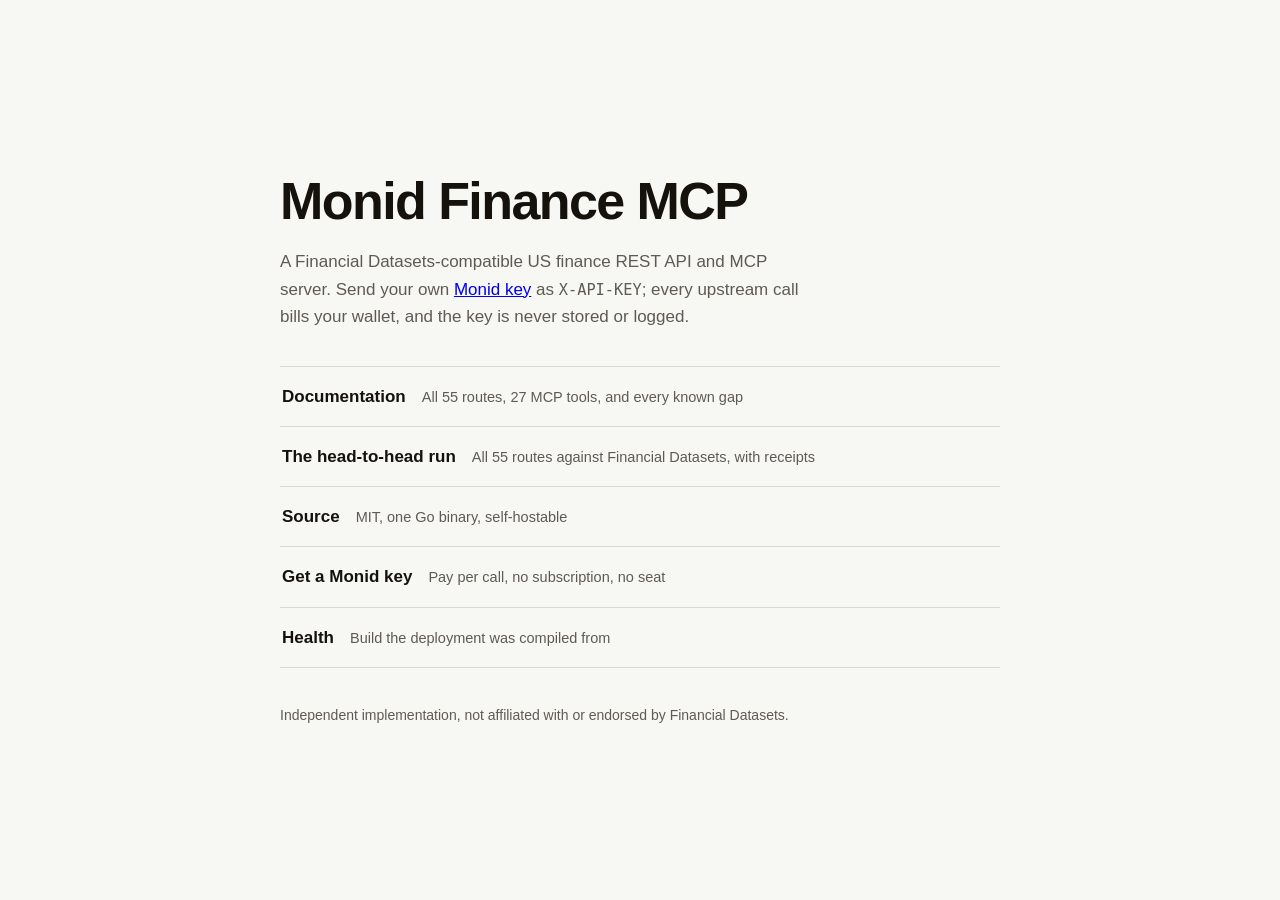
==== website/index.html @ 48093599 "Point the documentation links at docs.financialdatasets.rip The Mintlify site now answers at the pro" ====
<!doctype html>
<html lang="en">
<head>
<meta charset="utf-8">
<meta name="viewport" content="width=device-width, initial-scale=1">
<title>Monid Finance MCP</title>
<meta name="description" content="A Financial Datasets-compatible US finance REST API and MCP server, backed by pay-per-call Monid providers.">
<style>
:root{--ink:#14120B;--paper:#F7F7F4;--line:#DCD8CE;--dim:#5F5B51;--accent:#9E4F3F;
  --sans:Inter,-apple-system,BlinkMacSystemFont,"Segoe UI",Helvetica,Arial,sans-serif;
  --mono:ui-monospace,SFMono-Regular,"SF Mono",Menlo,monospace}
@media(prefers-color-scheme:dark){:root{--ink:#F2EFE8;--paper:#12100A;--line:#353127;--dim:#A8A296;--accent:#DE8A72}}
*{box-sizing:border-box}
::selection{background:var(--ink);color:var(--paper)}
:root{color-scheme:light dark;accent-color:var(--accent)}
:focus-visible{outline:2px solid var(--accent);outline-offset:3px;border-radius:4px}
body{margin:0;min-height:100svh;display:grid;align-content:center;background:var(--paper);color:var(--ink);
  font-family:var(--sans);font-size:17px;line-height:1.6;-webkit-font-smoothing:antialiased}
main{width:min(720px,100% - 48px);margin-inline:auto;padding:64px 0}
h1{margin:0;font-size:clamp(32px,5vw,52px);line-height:1.05;letter-spacing:-.03em;font-weight:600}
p{margin:20px 0 0;color:var(--dim);max-width:56ch;text-wrap:pretty}
code{font-family:var(--mono);font-size:.9em}
ul{list-style:none;margin:36px 0 0;padding:0;border-top:1px solid var(--line)}
li{border-bottom:1px solid var(--line)}
a.row{display:flex;gap:16px;align-items:baseline;padding:16px 2px;color:inherit;text-decoration:none}
a.row:hover .t{text-decoration:underline;text-underline-offset:3px}
.t{font-weight:550}
.d{color:var(--dim);font-size:14.5px}
footer{margin-top:36px;color:var(--dim);font-size:14px}
</style>
</head>
<body>
<main>
  <h1>Monid Finance MCP</h1>
  <p>A Financial Datasets-compatible US finance REST API and MCP server. Send your own <a href="https://monid.ai?fpr=dhruv-15136b">Monid key</a> as
    <code>X-API-KEY</code>; every upstream call bills your wallet, and the key is never stored or logged.</p>
  <ul>
    <li><a class="row" href="https://docs.financialdatasets.rip"><span class="t">Documentation</span><span class="d">All 55 routes, 27 MCP tools, and every known gap</span></a></li>
    <li><a class="row" href="/kill.html"><span class="t">The head-to-head run</span><span class="d">All 55 routes against Financial Datasets, with receipts</span></a></li>
    <li><a class="row" href="https://github.com/BeLazy167/monid-us-finance-mcp-2026"><span class="t">Source</span><span class="d">MIT, one Go binary, self-hostable</span></a></li>
    <li><a class="row" href="https://monid.ai?fpr=dhruv-15136b"><span class="t">Get a Monid key</span><span class="d">Pay per call, no subscription, no seat</span></a></li>
    <li><a class="row" href="/healthz"><span class="t">Health</span><span class="d">Build the deployment was compiled from</span></a></li>
  </ul>
  <footer>Independent implementation, not affiliated with or endorsed by Financial Datasets.</footer>
</main>
</body>
</html>
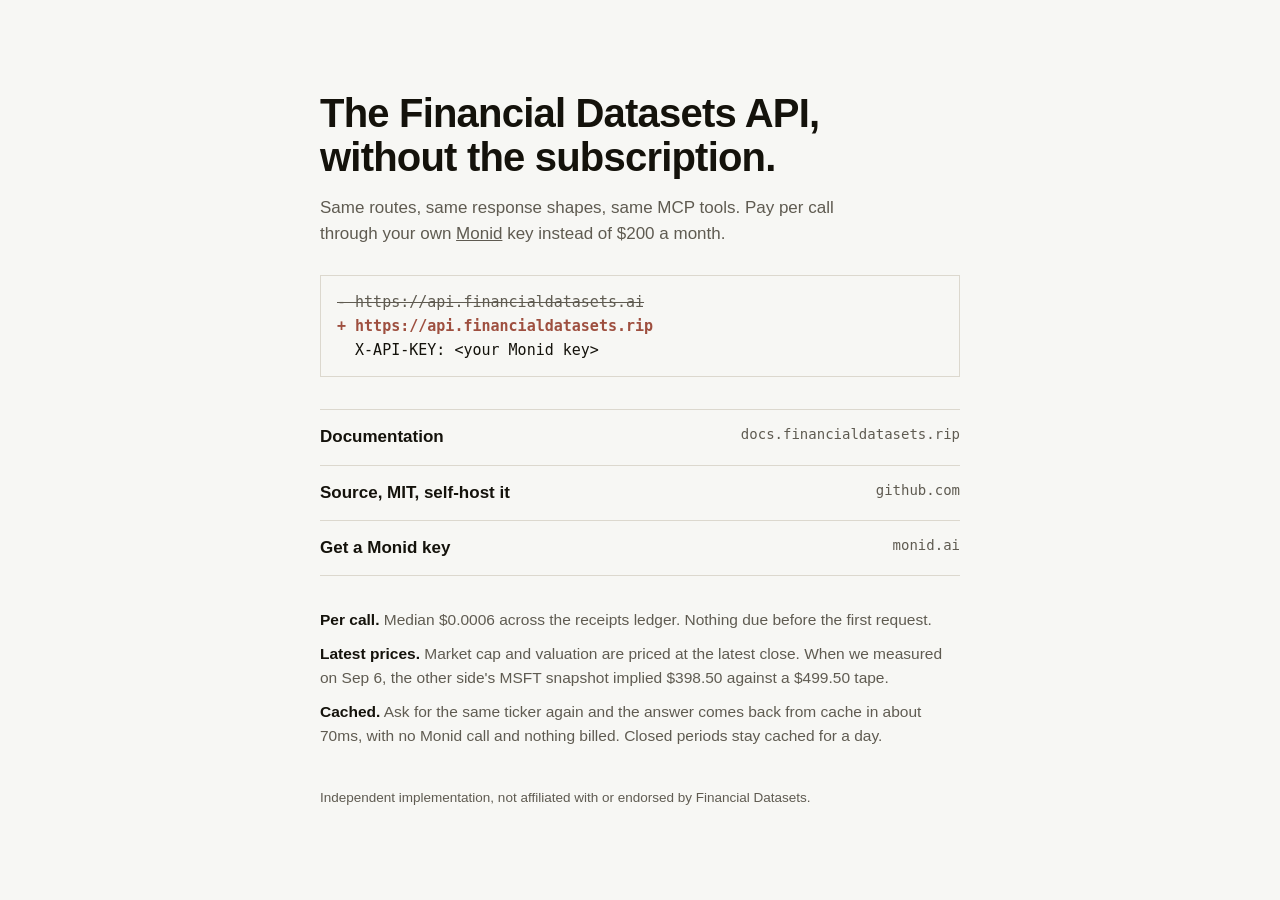
==== commit 582e6290: "Flatten the landing page to three links; describe the shared cache accurately" ====
--- a/website/index.html
+++ b/website/index.html
@@ -3,44 +3,59 @@
 <head>
 <meta charset="utf-8">
 <meta name="viewport" content="width=device-width, initial-scale=1">
-<title>Monid Finance MCP</title>
-<meta name="description" content="A Financial Datasets-compatible US finance REST API and MCP server, backed by pay-per-call Monid providers.">
+<title>financialdatasets.rip</title>
+<meta name="description" content="A drop-in replacement for the Financial Datasets API. Change .ai to .rip, paste a Monid key, pay per call.">
 <style>
 :root{--ink:#14120B;--paper:#F7F7F4;--line:#DCD8CE;--dim:#5F5B51;--accent:#9E4F3F;
   --sans:Inter,-apple-system,BlinkMacSystemFont,"Segoe UI",Helvetica,Arial,sans-serif;
   --mono:ui-monospace,SFMono-Regular,"SF Mono",Menlo,monospace}
 @media(prefers-color-scheme:dark){:root{--ink:#F2EFE8;--paper:#12100A;--line:#353127;--dim:#A8A296;--accent:#DE8A72}}
 *{box-sizing:border-box}
+:root{color-scheme:light dark}
 ::selection{background:var(--ink);color:var(--paper)}
-:root{color-scheme:light dark;accent-color:var(--accent)}
-:focus-visible{outline:2px solid var(--accent);outline-offset:3px;border-radius:4px}
+:focus-visible{outline:2px solid var(--accent);outline-offset:3px}
 body{margin:0;min-height:100svh;display:grid;align-content:center;background:var(--paper);color:var(--ink);
-  font-family:var(--sans);font-size:17px;line-height:1.6;-webkit-font-smoothing:antialiased}
-main{width:min(720px,100% - 48px);margin-inline:auto;padding:64px 0}
-h1{margin:0;font-size:clamp(32px,5vw,52px);line-height:1.05;letter-spacing:-.03em;font-weight:600}
-p{margin:20px 0 0;color:var(--dim);max-width:56ch;text-wrap:pretty}
-code{font-family:var(--mono);font-size:.9em}
-ul{list-style:none;margin:36px 0 0;padding:0;border-top:1px solid var(--line)}
-li{border-bottom:1px solid var(--line)}
-a.row{display:flex;gap:16px;align-items:baseline;padding:16px 2px;color:inherit;text-decoration:none}
-a.row:hover .t{text-decoration:underline;text-underline-offset:3px}
-.t{font-weight:550}
-.d{color:var(--dim);font-size:14.5px}
-footer{margin-top:36px;color:var(--dim);font-size:14px}
+  font-family:var(--sans);font-size:17px;line-height:1.55;-webkit-font-smoothing:antialiased}
+main{width:min(640px,100% - 48px);margin-inline:auto;padding:64px 0}
+h1{margin:0;font-size:clamp(28px,4.5vw,40px);line-height:1.1;letter-spacing:-.02em;font-weight:600}
+p{margin:16px 0 0;color:var(--dim);max-width:58ch}
+pre{margin:28px 0 0;padding:14px 16px;border:1px solid var(--line);font:15px/1.6 var(--mono);color:var(--ink);overflow-x:auto}
+pre s{color:var(--dim)}
+pre b{font-weight:600;color:var(--accent)}
+nav{margin:32px 0 0;border-top:1px solid var(--line)}
+nav a{display:flex;justify-content:space-between;gap:16px;padding:14px 0;border-bottom:1px solid var(--line);color:inherit;text-decoration:none}
+nav a:hover span:first-child{text-decoration:underline;text-underline-offset:3px}
+nav span:first-child{font-weight:550}
+nav span:last-child{color:var(--dim);font-family:var(--mono);font-size:14px;white-space:nowrap}
+ul{margin:32px 0 0;padding:0;list-style:none;color:var(--dim);font-size:15.5px}
+li{margin-top:10px}
+li b{font-weight:550;color:var(--ink)}
+@media(max-width:480px){nav span:last-child{display:none}}
+footer{margin-top:40px;color:var(--dim);font-size:13.5px}
+a{color:inherit}
 </style>
 </head>
 <body>
 <main>
-  <h1>Monid Finance MCP</h1>
-  <p>A Financial Datasets-compatible US finance REST API and MCP server. Send your own <a href="https://monid.ai?fpr=dhruv-15136b">Monid key</a> as
-    <code>X-API-KEY</code>; every upstream call bills your wallet, and the key is never stored or logged.</p>
+  <h1>The Financial Datasets API, without the subscription.</h1>
+  <p>Same routes, same response shapes, same MCP tools. Pay per call through your own <a href="https://monid.ai?fpr=dhruv-15136b">Monid</a> key instead of $200 a month.</p>
+
+<pre><s>- https://api.financialdatasets.ai</s>
+<b>+ https://api.financialdatasets.rip</b>
+  X-API-KEY: &lt;your Monid key&gt;</pre>
+
+  <nav>
+    <a href="https://docs.financialdatasets.rip"><span>Documentation</span><span>docs.financialdatasets.rip</span></a>
+    <a href="https://github.com/BeLazy167/freefinancialdataset"><span>Source, MIT, self-host it</span><span>github.com</span></a>
+    <a href="https://monid.ai?fpr=dhruv-15136b"><span>Get a Monid key</span><span>monid.ai</span></a>
+  </nav>
+
   <ul>
-    <li><a class="row" href="https://docs.financialdatasets.rip"><span class="t">Documentation</span><span class="d">All 55 routes, 27 MCP tools, and every known gap</span></a></li>
-    <li><a class="row" href="/kill.html"><span class="t">The head-to-head run</span><span class="d">All 55 routes against Financial Datasets, with receipts</span></a></li>
-    <li><a class="row" href="https://github.com/BeLazy167/monid-us-finance-mcp-2026"><span class="t">Source</span><span class="d">MIT, one Go binary, self-hostable</span></a></li>
-    <li><a class="row" href="https://monid.ai?fpr=dhruv-15136b"><span class="t">Get a Monid key</span><span class="d">Pay per call, no subscription, no seat</span></a></li>
-    <li><a class="row" href="/healthz"><span class="t">Health</span><span class="d">Build the deployment was compiled from</span></a></li>
+    <li><b>Per call.</b> Median $0.0006 across the receipts ledger. Nothing due before the first request.</li>
+    <li><b>Latest prices.</b> Market cap and valuation are priced at the latest close. When we measured on Sep 6, the other side's MSFT snapshot implied $398.50 against a $499.50 tape.</li>
+    <li><b>Cached.</b> Ask for the same ticker again and the answer comes back from cache in about 70ms, with no Monid call and nothing billed. Closed periods stay cached for a day.</li>
   </ul>
+
   <footer>Independent implementation, not affiliated with or endorsed by Financial Datasets.</footer>
 </main>
 </body>
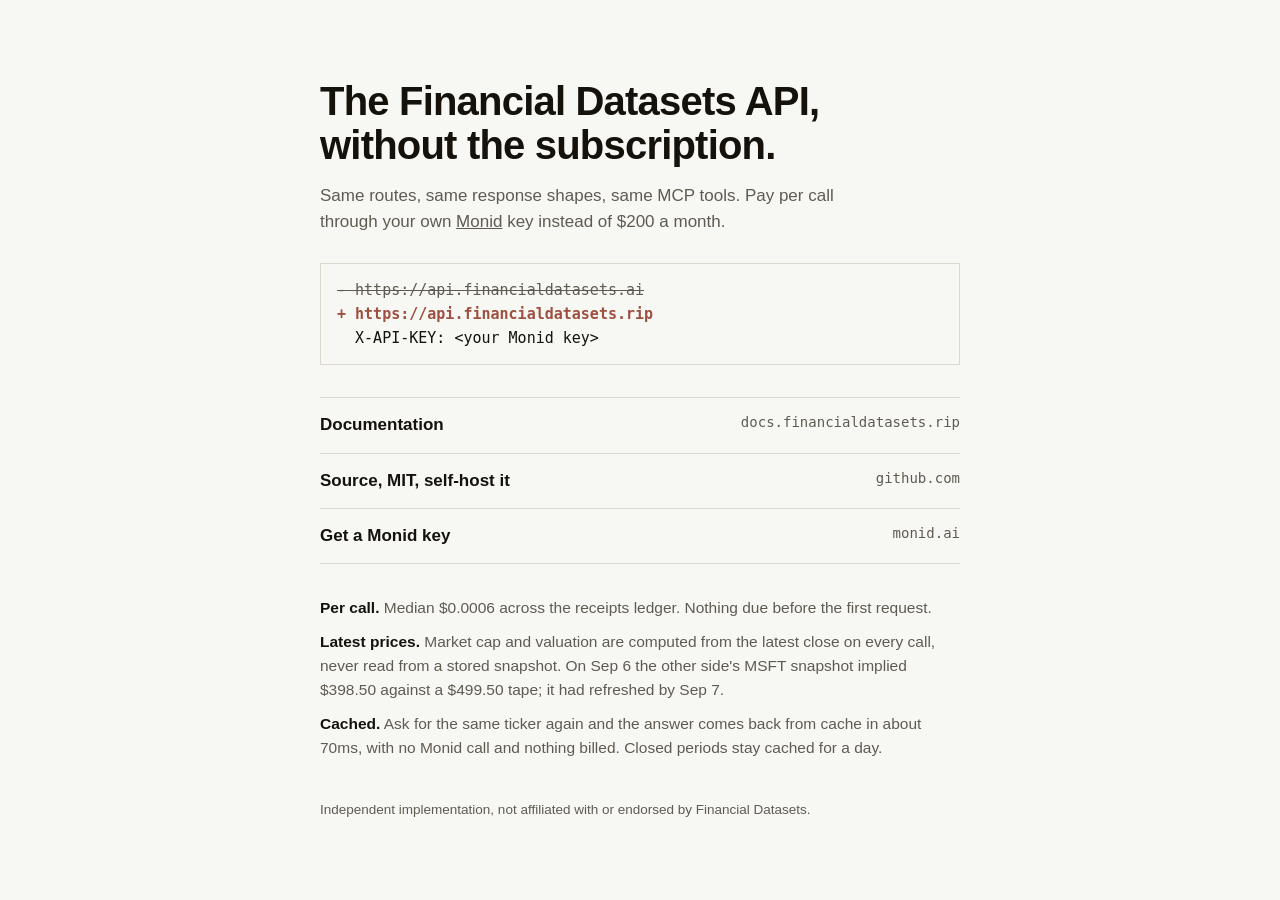
==== commit 42e72240: "Date the stale-price observation on the landing page" ====
--- a/website/index.html
+++ b/website/index.html
@@ -52,7 +52,7 @@
 
   <ul>
     <li><b>Per call.</b> Median $0.0006 across the receipts ledger. Nothing due before the first request.</li>
-    <li><b>Latest prices.</b> Market cap and valuation are priced at the latest close. When we measured on Sep 6, the other side's MSFT snapshot implied $398.50 against a $499.50 tape.</li>
+    <li><b>Latest prices.</b> Market cap and valuation are computed from the latest close on every call, never read from a stored snapshot. On Sep 6 the other side's MSFT snapshot implied $398.50 against a $499.50 tape; it had refreshed by Sep 7.</li>
     <li><b>Cached.</b> Ask for the same ticker again and the answer comes back from cache in about 70ms, with no Monid call and nothing billed. Closed periods stay cached for a day.</li>
   </ul>
 
